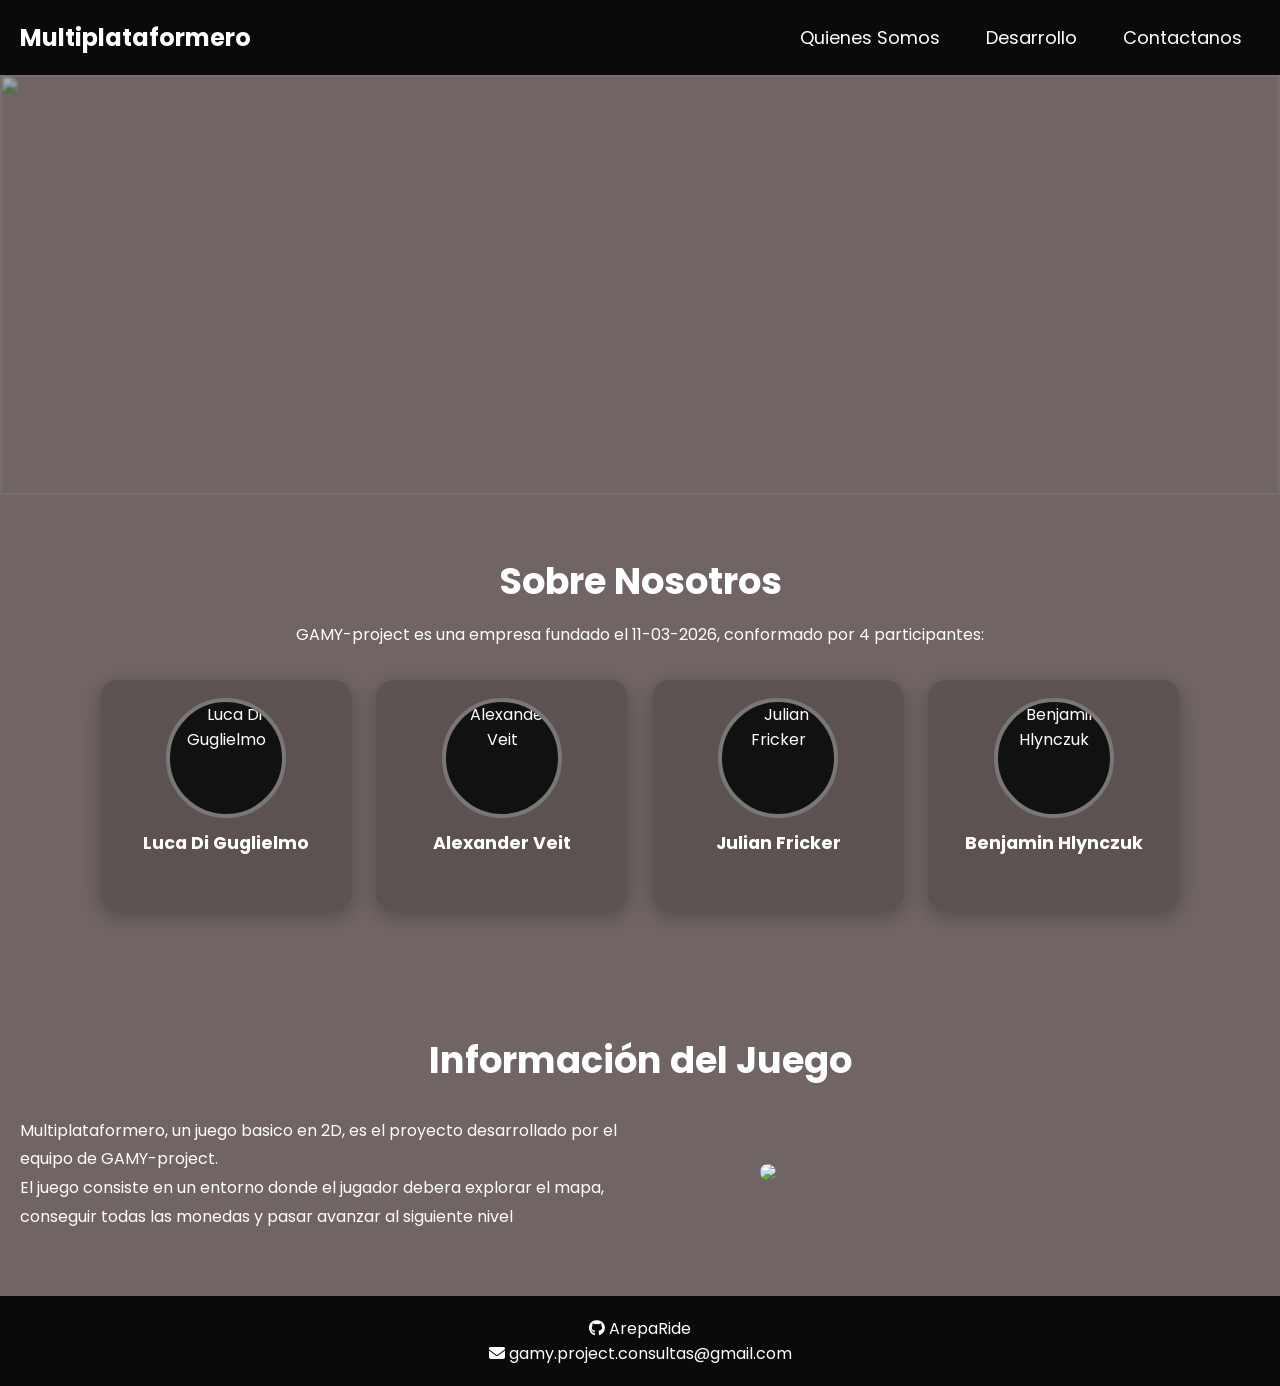
==== web/index.html @ b10ab7bf "cambio de nombre en carpetas" ====
<!DOCTYPE html>
<html lang="es"> 
<head>
    <meta charset="UTF-8">
    <meta name="viewport" content="width=device-width, initial-scale=1.0">
    <title> Gamy </title> 
    <link rel="stylesheet" href="styles.css">
    <link rel="stylesheet" href="https://cdnjs.cloudflare.com/ajax/libs/font-awesome/6.5.0/css/all.min.css">
</head>

<body> 
    <header> 
    <nav class="navbar">
    <a href="index.html" class="nav-logo">
    <h2 class="logo-text"> Multiplataformero </h2>    
    </a> 
    <ul class="nav-menu"> 
        <li class="nav-item"> 
            <a href="#historia" class="nav-link"> Quienes Somos </a>
        </li>
    <li class="nav-item"> 
            <a href="#productos" class="nav-link"> Desarrollo </a>
        </li>
    <li class="nav-item"> 
            <a href="#contactos" class="nav-link"> Contactanos </a>
        </li>
    </nav>
    </header>
    
    <main> 
    <div class="banner"> 
        <img src="IMGS/godot.jpg">
    </div>

    <section class="historia" id="historia">
    <div class="contenedor-hist">
        <div class="hist-info">
            <h2 class="subtitle_secondary">Sobre Nosotros</h2>
            <p class="text-hist"> GAMY-project es una empresa fundado el 11-03-2026, conformado por 4 participantes:</p>

            <div class="team-grid">
                <article class="member-card" tabindex="0">
                    <img src="IMGS/pfp_prueba2.png" alt="Luca Di Guglielmo" class="member-img">
                    <h3>Luca Di Guglielmo</h3>
                    <p>Lider · Backend developer & Game designer </p>
                    <p class="member-bio">Coordina el equipo y convierte las ideas del juego en sistemas funcionales.</p>
                </article>

                <article class="member-card" tabindex="0">
                    <img src="IMGS/pfp_prueba.jpeg" alt="Alexander Veit" class="member-img">
                    <h3>Alexander Veit</h3>
                    <p>Frontend web developer & designer</p>
                    <p class="member-bio">Da forma a la experiencia visual y a las interfaces que conectan con los jugadores.</p>
                </article>

                <article class="member-card" tabindex="0">
                    <img src="IMGS/pfp_prueba4.jpg" alt="Julian Fricker" class="member-img">
                    <h3>Julian Fricker</h3>
                    <p>Frontend & Backend web developer</p>
                    <p class="member-bio">Construye las herramientas web y ayuda a que cada parte del proyecto trabaje en conjunto.</p>
                </article>

                <article class="member-card" tabindex="0">
                    <img src="IMGS/pfp_prueba3.png" alt="Benjamin Hlynczuk" class="member-img">
                    <h3>Benjamin Hlynczuk</h3>
                    <p>Backend developer</p>
                    <p class="member-bio">Desarrolla la lógica interna que mantiene estable y fluida la experiencia de juego.</p>
                </article>
            </div>
        </div>
    </div>
</section>

    <section class="productos" id="productos">
                <h2 class="section-title">Información del Juego</h2>
        <div class="contenedor-prod">
                <div class="prod-info"> 
                  <p> Multiplataformero, un juego basico en 2D, es el proyecto desarrollado por el equipo de GAMY-project. <br> 
                El juego consiste en un entorno donde el jugador debera explorar el mapa, conseguir todas las monedas y pasar avanzar al siguiente nivel </p>
                </div>
        
                <div class="prod-imgs">
                 <img src="imgs/background-black.png"> <!--imagen de prueba, luego se va a colocar un video o ilustracion del juego -->
                </div>
        </div>
    </section>

    </main>
    <footer>
        <div class="contactos" id="contactos"> 
            <div class="github"> 
            <a href="https://github.com/specIux/GAMY-project/tree/main" target="_blank">
            <i class="fa-brands fa-github"></i> ArepaRide
            </a>
            </div>

            <div class="gmail">
                <a href="mailto:gamy.project.consultas@gmail.com" target="_blank">
                    <i class="fa-solid fa-envelope"></i> gamy.project.consultas@gmail.com
                </a>


            </div>
        </div>
    </footer>
        <script src="script/script.js"></script>
</body>
</html>
---- web/styles.css ----
@import url('https://fonts.googleapis.com/css2?family=Fredoka:wght@300..700&family=Miniver&family=Playwrite+NO:wght@100..400&family=Poppins:wght@400;500;600;700&display=swap');

* {
    margin: 0;
    padding: 0;
    box-sizing: border-box;
    font-family: "Poppins", sans-serif;
}

:root {
    --white-color: #fff;
    --dark-color: #0a0a0a;
    --primary-color: #706464;
    --secondary-color: #7a7876;
    --light-pink-color: #faf4f5;
    --medium-gray-color: #ccc;

    --font-size-s: 0.9rem;
    --font-size-n: 1rem;
    --font-size-m: 1.12rem;
    --font-size-l: 1.5rem;
    --font-size-xl: 2rem;
    --font-size-xxl: 2.3rem;

    --font-weigth-normal: 400;
    --font-weigth-medium: 500;
    --font-weigth-semibold: 600;
    --font-weigth-bold: 700;

    --border-radius-s: 8px;
    --border-radius-m: 30px;
    --border-radius-circle: 50%;

    --site-max-width: 1300px;
}

html, body {
    scroll-behavior: smooth;
}

body {
    background: var(--primary-color);
    min-height: 100vh;
    display: flex;
    flex-direction: column;
}

ul {
    list-style: none;
}

a {
    text-decoration: none;
}



img {
    width: 100%;
}

p {
    font-family: "Poppins", sans-serif;
    color: var(--white-color);
    padding-left: 20px;
}

h2 {
    color: var(--white-color);
    font-family: "Poppins", sans-serif;
}

button {
    cursor: pointer;
    border: none;
    background: none;
}

/* HEADER */
header {
    background: var(--dark-color);
    position: -webkit-sticky;
    position: sticky;
    top: 0;
    z-index: 100;
}

header .navbar {
    display: flex;
    padding: 20px;
    align-items: center;
    justify-content: space-between;
}

.navbar .nav-menu {
    display: flex;
    gap: 10px;
}

.navbar .nav-logo .logo-text {
    color: var(--white-color);
}

.navbar .nav-menu .nav-link {
    padding: 10px 18px;
    transition: 0.5s ease;
    font-size: var(--font-size-m);
    color: var(--white-color);
    border-radius: var(--border-radius-m);
}

.navbar .nav-menu .nav-link:hover {
    background: var(--secondary-color);
    color: var(--white-color);
}

/* MAIN */
main {
    background: var(--primary-color);
    flex: 1;
}

/* FOOTER */
footer {
    background: var(--dark-color);
}


/* BANNER */
.banner {
    width: 100%;
    height: 420px;
    overflow: hidden;
}

.banner img {
    width: 100%;
    height: 100%;
    object-fit: cover;
    filter: brightness(0.7) blur(1px);
}

/* SECCIONES */
.historia, .productos {
    padding-top: 20px;
}

.hist-info, .hist-imgs {
    padding-left: 140px;
}


.text-hist{
text-align: center;
}


/* PRODUCTOS */
.contenedor-prod {
    display: flex;
    align-items: flex-start;
    gap: 20px;
    padding: 20px;
}

.prod-info {
    flex: 1;
}

.prod-imgs {
    flex: 0 0 45%;
    padding-right: 100px;
}

.prod-imgs img {
    width: 100%;
    border-radius: 8px;
}


.historia, .productos {
    padding: 40px 0;
}

.contenedor-hist {
    display: flex;
    flex-direction: column;
    gap: 30px;
    padding: 20px;
    max-width: 1300px;
    margin: 0 auto;
}

.hist-info {
    width: 100%;
    padding: 0 20px;
}

.subtitle_secondary {
    margin-left: 0;
    margin-bottom: 15px;
    font-size: 2rem;
}

/* TEAM */
.team-grid {
    display: grid;
    grid-template-columns: repeat(auto-fit, minmax(220px, 1fr));
    gap: 20px;
    margin-top: 20px;
    padding: 0 20px;
}

.member-card {
    background: rgba(0, 0, 0, 0.18);
    border-radius: 18px;
    padding: 24px 16px;
    text-align: center;
    color: var(--white-color);
    box-shadow: 0 6px 18px rgba(0, 0, 0, 0.25);
    transition: transform 0.3s ease, box-shadow 0.3s ease, background-color 0.3s ease;
}

.member-card:hover,
.member-card:focus-visible {
    transform: translateY(-6px);
    box-shadow: 0 10px 24px rgba(0, 0, 0, 0.35);
    background: rgba(0, 0, 0, 0.28);
    outline: 2px solid var(--white-color);
    outline-offset: 4px;
}

.member-img {
    width: 120px;
    height: 120px;
    object-fit: cover;
    border-radius: 50%;
    border: 4px solid var(--secondary-color);
    margin-bottom: 12px;
    background: #111;
}

.member-card h3 {
    margin-bottom: 8px;
    font-size: 1.1rem;
    color: var(--white-color);
}

.member-card p {
    padding-left: 0;
    font-size: 0.92rem;
    color: #f1f1f1;
    line-height: 1.4;
}

.member-card p:not(.member-bio) {
    max-height: 0;
    margin: 0;
    overflow: hidden;
    opacity: 0;
    transform: translateY(6px);
    transition: max-height 0.3s ease, margin 0.3s ease, opacity 0.3s ease, transform 0.3s ease;
}

.member-bio {
    max-height: 0;
    margin: 0;
    overflow: hidden;
    opacity: 0;
    transform: translateY(6px);
    transition: max-height 0.3s ease, margin 0.3s ease, opacity 0.3s ease, transform 0.3s ease;
}

.member-card:hover .member-bio,
.member-card:focus-visible .member-bio {
    max-height: 5rem;
    margin-top: 12px;
    opacity: 1;
    transform: translateY(0);
}

.member-card:hover p:not(.member-bio),
.member-card:focus-visible p:not(.member-bio) {
    max-height: 5rem;
    margin-top: 8px;
    opacity: 1;
    transform: translateY(0);
}

@media (prefers-reduced-motion: reduce) {
    .member-card,
    .member-bio {
        transition: none;
    }
}

/* PRODUCTOS */
.contenedor-prod {
    display: flex;
    align-items: center;
    gap: 20px;
    padding: 20px;
    max-width: 1300px;
    margin: 0 auto;
}

.prod-info {
    flex: 1;
    padding: 0 20px;
}

.prod-imgs {
    flex: 0 0 40%;
    padding-right: 20px;
}

.prod-imgs img {
    width: 100%;
    border-radius: 12px;
}

/* FOOTER */
.contactos {
    text-align: center;
    color: var(--white-color);
    padding: 20px 0;
}

.contactos a {
    color: var(--white-color);
}


button {
    display: block;      
    width: fit-content;    
    margin: 10px auto;    
    padding: 10px 20px; 
}

button {
    background-color: #28a745;
    color: white;
    border: none;
    padding: 10px 20px;
    cursor: pointer;
    border-radius: 5px;
    margin-top: 10px;
    
    /* 1. La transición: hace que los cambios sean suaves y no de golpe */
    transition: all 0.2s ease; 
}

/* 2. Cuando el mouse pasa por arriba */
button:hover {
    background-color: #218838; /* Se pone un poco más oscuro */
    transform: scale(1.05);    /* Se agranda un poquito (efecto visual) */
}

/* 3. Cuando hacés el clic (efecto de hundido) */
button:active {
    transform: scale(0.95);    /* Se achica un poco, como si lo estuvieras pisando */
    background-color: #1e7e34;

}

.team-grid {
    display: grid;
    grid-template-columns: repeat(auto-fit, minmax(180px, 1fr));
    gap: 20px;
    margin-top: 20px;
    padding: 0 20px 20px 20px;
}

.member-card {
    background: rgba(0, 0, 0, 0.18);
    border-radius: 18px;
    padding: 20px 15px;
    text-align: center;
    color: var(--white-color);
    box-shadow: 0 6px 18px rgba(0, 0, 0, 0.25);
    transition: transform 0.3s ease, box-shadow 0.3s ease;
}

.member-card:hover {
    transform: translateY(-6px);
    box-shadow: 0 10px 24px rgba(0, 0, 0, 0.35);
}

.member-img {
    width: 120px;
    height: 120px;
    object-fit: cover;
    border-radius: 50%;
    border: 4px solid var(--secondary-color);
    margin-bottom: 12px;
}

.member-card h3 {
    margin-bottom: 8px;
    font-size: 1.1rem;
    color: var(--white-color);
}

.member-card p {
    padding-left: 0;
    font-size: 0.92rem;
    color: #f1f1f1;
}

/* ORGANIZACION DE SECCIONES */
.historia,
.productos {
    padding: 64px 20px;
}

.contenedor-hist,
.contenedor-prod {
    width: min(100%, var(--site-max-width));
    padding: 0;
}

.section-title,
.subtitle_secondary {
    margin: 0 auto 18px;
    text-align: center;
    font-size: clamp(1.7rem, 3vw, 2.3rem);
    line-height: 1.2;
}

.text-hist {
    max-width: 700px;
    margin: 0 auto;
    padding: 0;
    text-align: center;
    line-height: 1.7;
}

.team-grid {
    width: min(100%, 1080px);
    margin: 32px auto 0;
    padding: 0;
    gap: 24px;
}

.member-card {
    min-height: 230px;
    padding: 18px 16px;
    display: flex;
    flex-direction: column;
    align-items: center;
    justify-content: flex-start;
}

.member-card p:not(.member-bio) {
    min-height: 0;
}

.contenedor-prod {
    align-items: center;
    gap: clamp(28px, 6vw, 72px);
    margin: 34px auto 0;
}

.prod-info,
.prod-imgs {
    padding: 0;
}

.prod-info p {
    max-width: 600px;
    padding: 0;
    line-height: 1.8;
}

.prod-imgs {
    flex-basis: min(42%, 500px);
}

@media (max-width: 700px) {
    header .navbar {
        padding: 14px 16px;
    }

    .navbar .nav-logo .logo-text {
        font-size: 1.35rem;
    }

    .navbar .nav-menu {
        justify-content: center;
        flex-wrap: wrap;
        gap: 2px;
    }

    .navbar .nav-menu .nav-link {
        padding: 8px 9px;
        font-size: 0.82rem;
    }

    .banner {
        height: clamp(240px, 58vw, 360px);
    }

    .historia,
    .productos {
        padding: 48px 16px;
    }

    .contenedor-prod {
        flex-direction: column;
        align-items: stretch;
    }

    .prod-info p {
        max-width: none;
    }

    .prod-imgs {
        flex-basis: auto;
    }

    .team-grid {
        grid-template-columns: minmax(0, 1fr);
    }

    .member-card {
        min-height: 0;
    }

    .contactos {
        padding: 20px 16px;
    }

    .contactos a {
        display: inline-block;
        max-width: 100%;
        overflow-wrap: anywhere;
    }
}
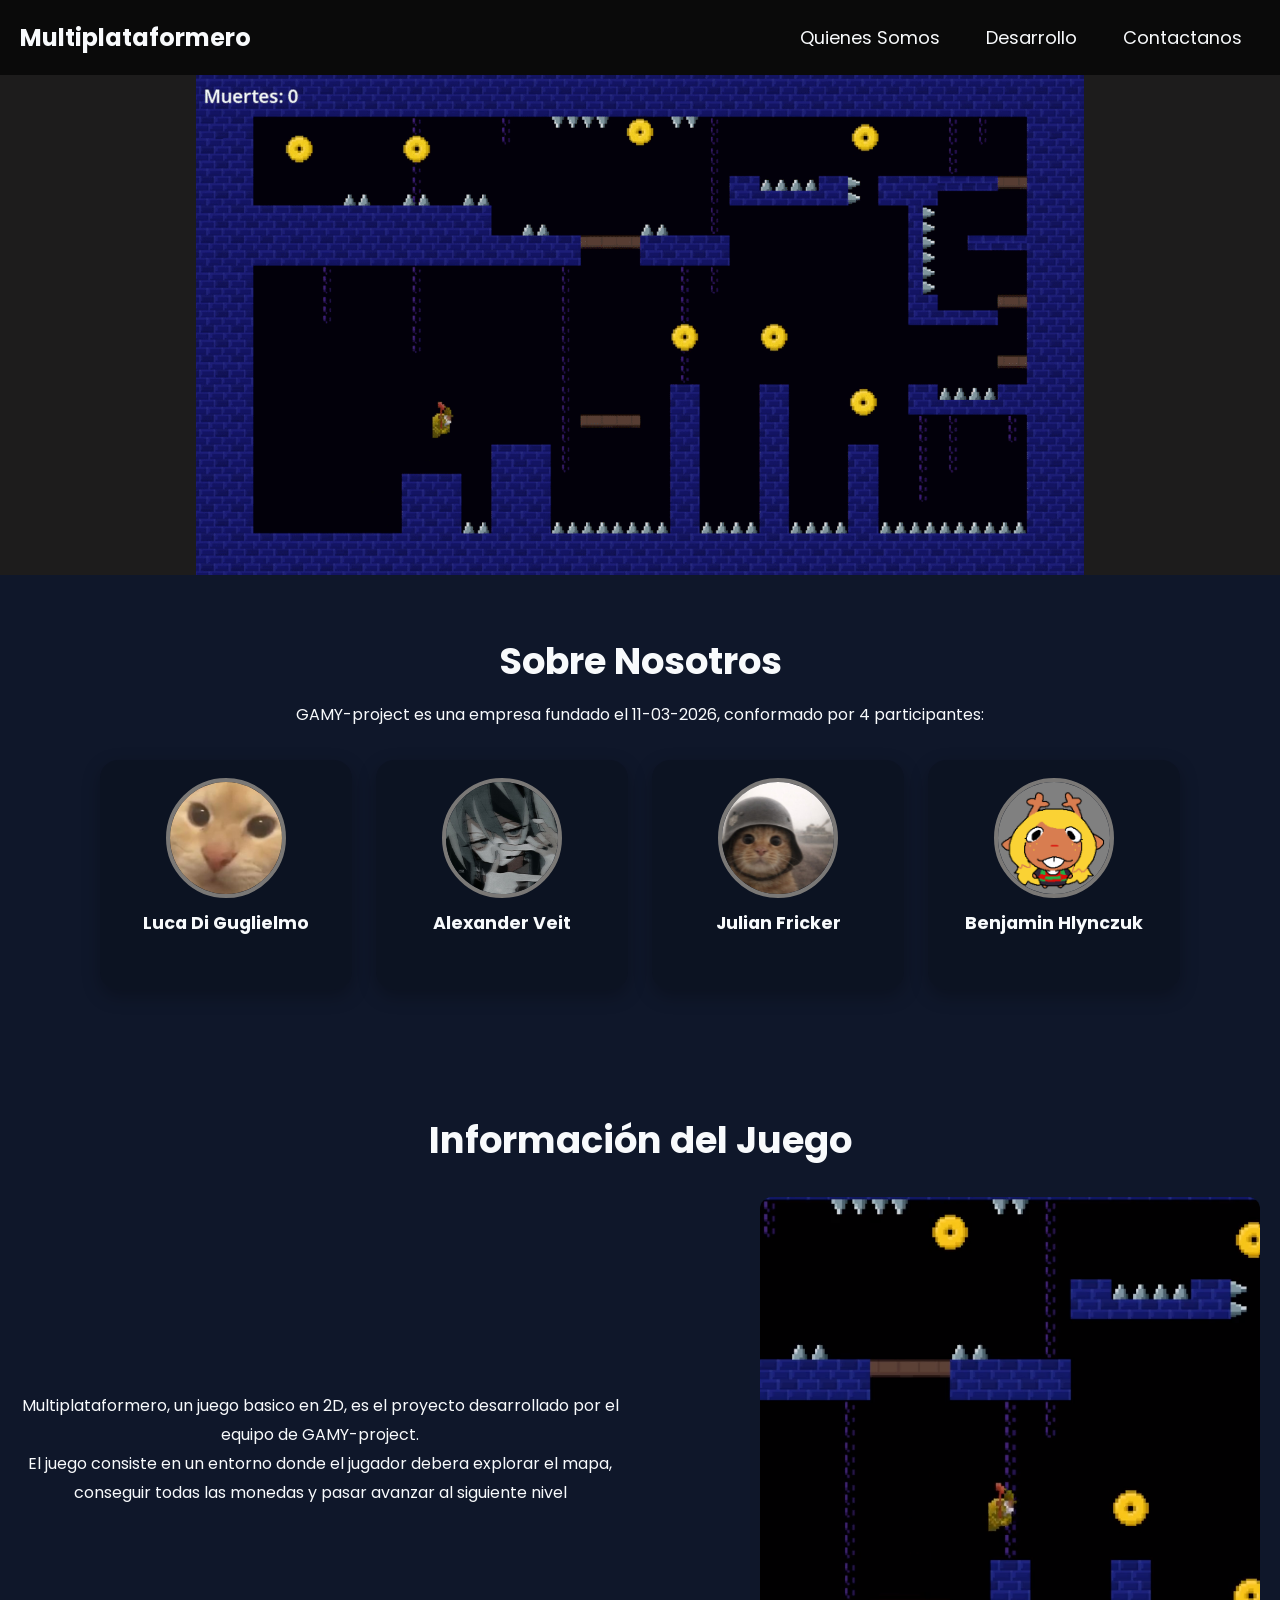
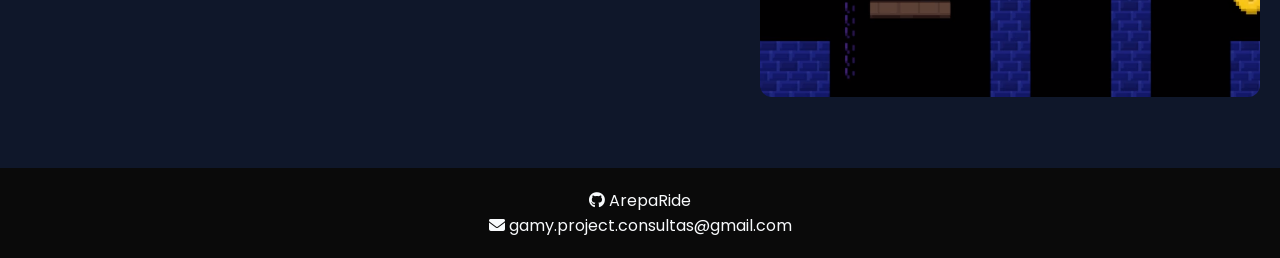
==== commit a57d186f: "cambios en la web" ====
--- a/web/index.html
+++ b/web/index.html
@@ -29,7 +29,7 @@
     
     <main> 
     <div class="banner"> 
-        <img src="IMGS/godot.jpg">
+        <img src="videos/Multiplataformero-Gameplay-ezgif.com-video-to-gif-converter.gif" alt="Banner del juego" class="banner-img">
     </div>
 
     <section class="historia" id="historia">
@@ -40,28 +40,28 @@
 
             <div class="team-grid">
                 <article class="member-card" tabindex="0">
-                    <img src="IMGS/pfp_prueba2.png" alt="Luca Di Guglielmo" class="member-img">
+                    <img src="imagenes/pfp_prueba2.png" alt="Luca Di Guglielmo" class="member-img">
                     <h3>Luca Di Guglielmo</h3>
                     <p>Lider · Backend developer & Game designer </p>
                     <p class="member-bio">Coordina el equipo y convierte las ideas del juego en sistemas funcionales.</p>
                 </article>
 
                 <article class="member-card" tabindex="0">
-                    <img src="IMGS/pfp_prueba.jpeg" alt="Alexander Veit" class="member-img">
+                    <img src="imagenes/pfp_prueba.jpeg" alt="Alexander Veit" class="member-img">
                     <h3>Alexander Veit</h3>
                     <p>Frontend web developer & designer</p>
                     <p class="member-bio">Da forma a la experiencia visual y a las interfaces que conectan con los jugadores.</p>
                 </article>
 
                 <article class="member-card" tabindex="0">
-                    <img src="IMGS/pfp_prueba4.jpg" alt="Julian Fricker" class="member-img">
+                    <img src="imagenes/pfp_prueba4.jpg" alt="Julian Fricker" class="member-img">
                     <h3>Julian Fricker</h3>
                     <p>Frontend & Backend web developer</p>
                     <p class="member-bio">Construye las herramientas web y ayuda a que cada parte del proyecto trabaje en conjunto.</p>
                 </article>
 
                 <article class="member-card" tabindex="0">
-                    <img src="IMGS/pfp_prueba3.png" alt="Benjamin Hlynczuk" class="member-img">
+                    <img src="imagenes/pfp_prueba3.png" alt="Benjamin Hlynczuk" class="member-img">
                     <h3>Benjamin Hlynczuk</h3>
                     <p>Backend developer</p>
                     <p class="member-bio">Desarrolla la lógica interna que mantiene estable y fluida la experiencia de juego.</p>
@@ -80,7 +80,7 @@
                 </div>
         
                 <div class="prod-imgs">
-                 <img src="imgs/background-black.png"> <!--imagen de prueba, luego se va a colocar un video o ilustracion del juego -->
+                 <img src="imagenes/screen-juego.png" alt="Imagen del juego"> <!--imagen de prueba, luego se va a colocar un video o ilustracion del juego -->
                 </div>
         </div>
     </section>
--- a/web/styles.css
+++ b/web/styles.css
@@ -8,9 +8,9 @@
 }
 
 :root {
-    --white-color: #fff;
+    --white-color: #f8fafc;
     --dark-color: #0a0a0a;
-    --primary-color: #706464;
+    --primary-color: #0f172a;
     --secondary-color: #7a7876;
     --light-pink-color: #faf4f5;
     --medium-gray-color: #ccc;
@@ -126,19 +126,26 @@
 }
 
 
-/* BANNER */
+/* Contenedor del banner */
 .banner {
     width: 100%;
-    height: 420px;
+    display: flex;
+    justify-content: center;
+    align-items: center;
+    background-color: #1d1c1c; 
     overflow: hidden;
 }
 
-.banner img {
+/* Imagen GIF dentro del banner */
+.banner-img {
     width: 100%;
-    height: 100%;
-    object-fit: cover;
-    filter: brightness(0.7) blur(1px);
-}
+    height: auto;          
+    max-height: 500px;     
+    object-fit: contain;   
+    display: block;
+}
+
+
 
 /* SECCIONES */
 .historia, .productos {
@@ -307,6 +314,7 @@
 .prod-info {
     flex: 1;
     padding: 0 20px;
+    text-align: center;
 }
 
 .prod-imgs {
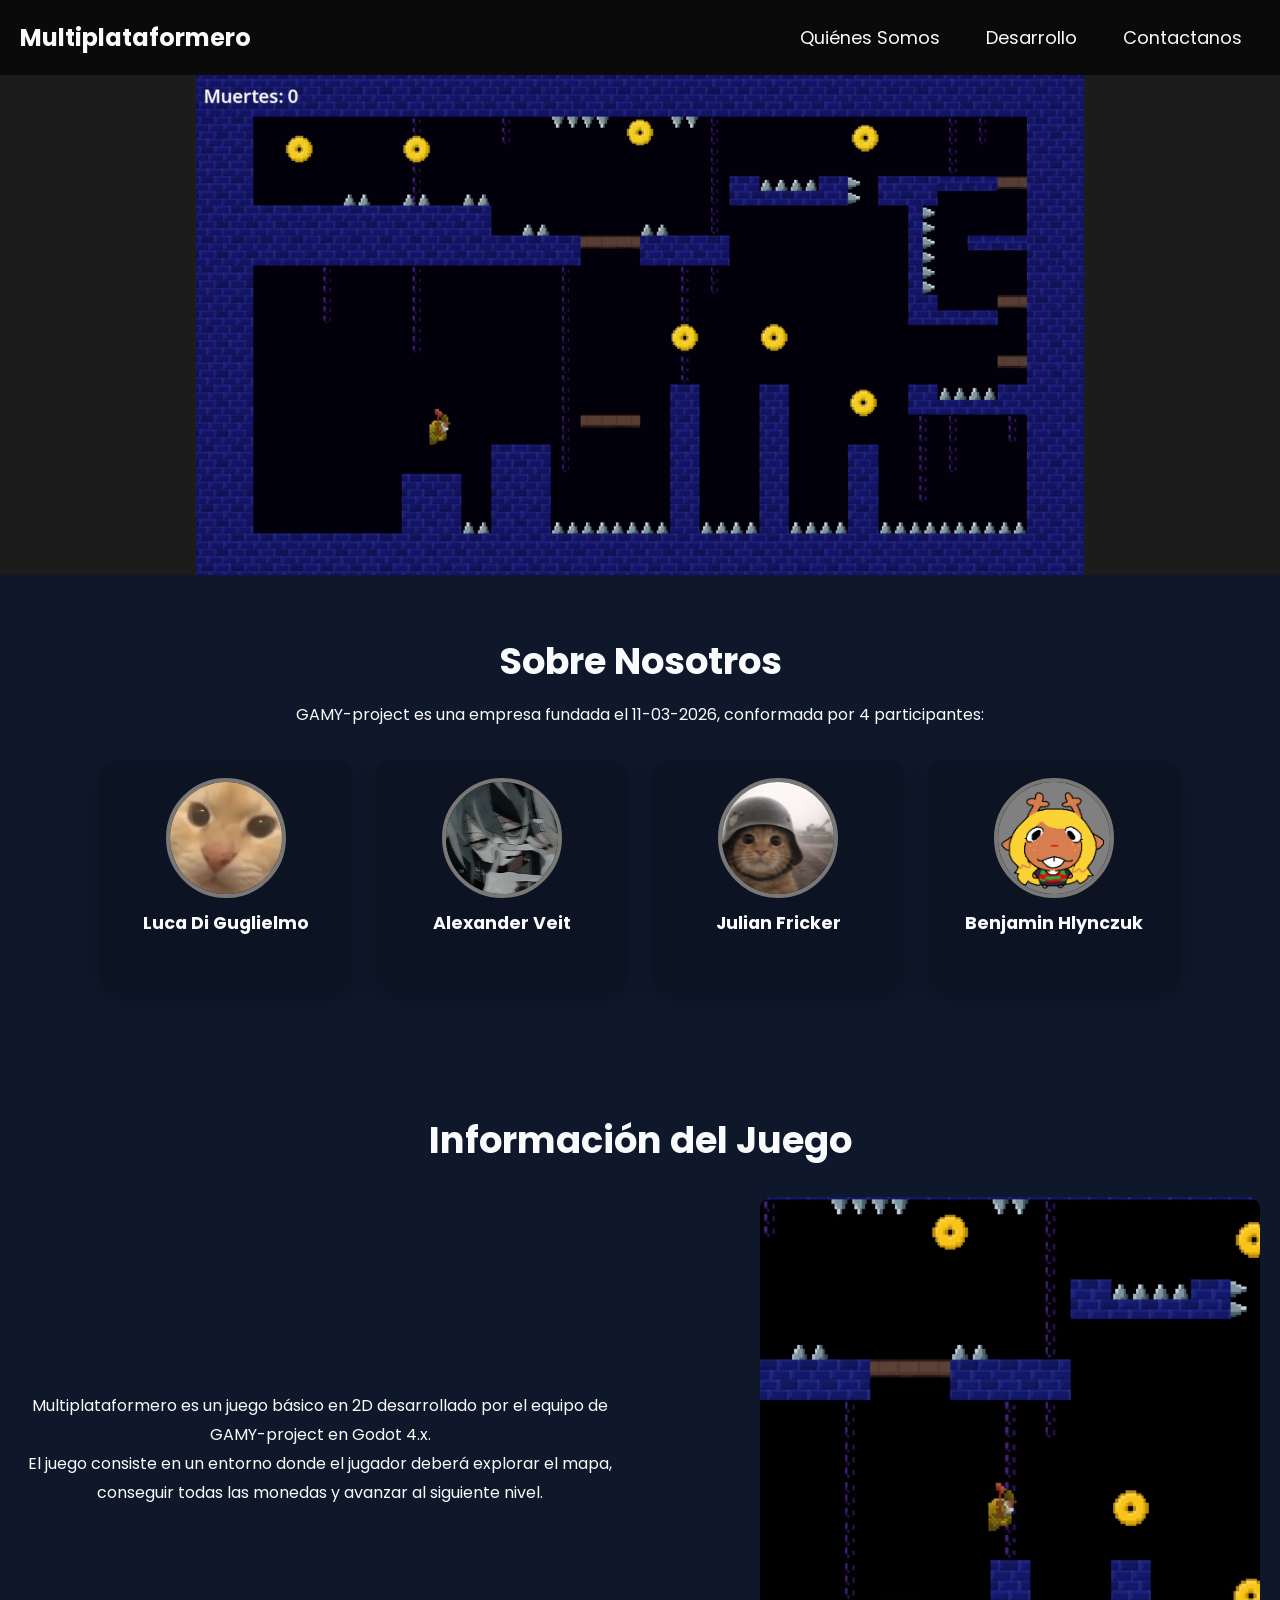
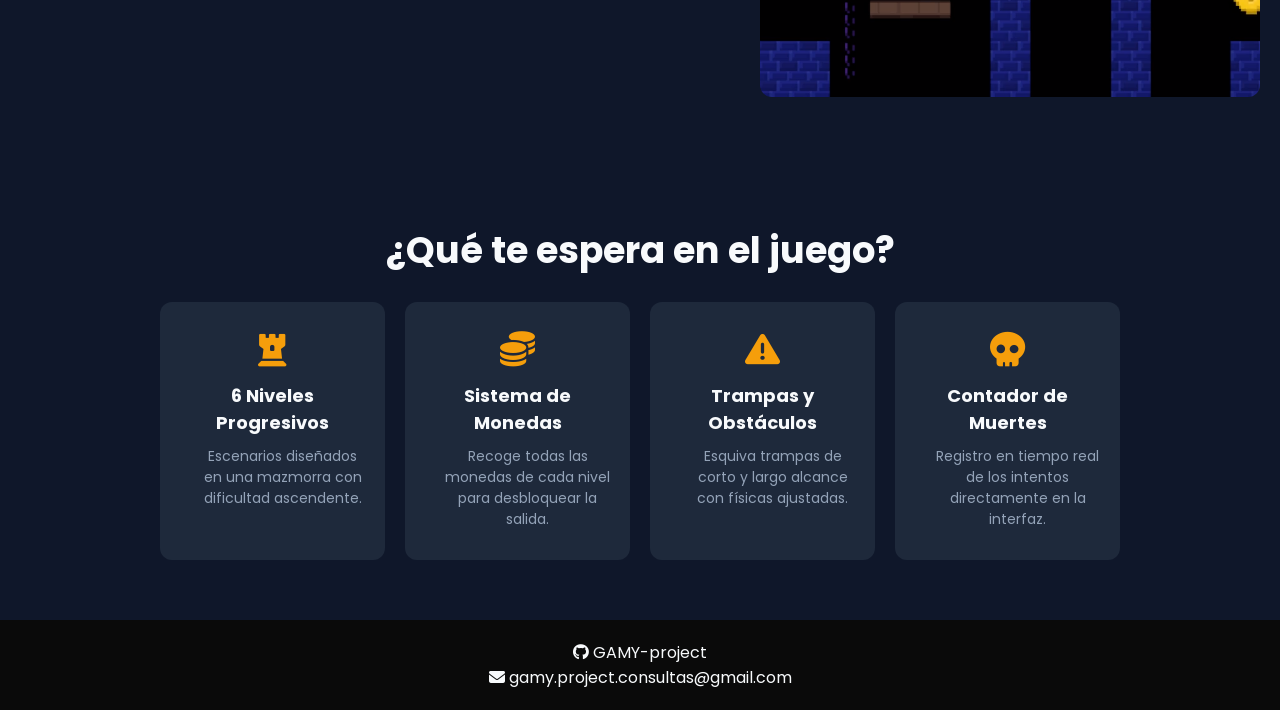
==== commit 4f3f88d1: "cambios en la web" ====
--- a/web/index.html
+++ b/web/index.html
@@ -3,106 +3,132 @@
 <head>
     <meta charset="UTF-8">
     <meta name="viewport" content="width=device-width, initial-scale=1.0">
-    <title> Gamy </title> 
+    <title>Gamy - Multiplataformero</title> 
     <link rel="stylesheet" href="styles.css">
     <link rel="stylesheet" href="https://cdnjs.cloudflare.com/ajax/libs/font-awesome/6.5.0/css/all.min.css">
 </head>
 
 <body> 
     <header> 
-    <nav class="navbar">
-    <a href="index.html" class="nav-logo">
-    <h2 class="logo-text"> Multiplataformero </h2>    
-    </a> 
-    <ul class="nav-menu"> 
-        <li class="nav-item"> 
-            <a href="#historia" class="nav-link"> Quienes Somos </a>
-        </li>
-    <li class="nav-item"> 
-            <a href="#productos" class="nav-link"> Desarrollo </a>
-        </li>
-    <li class="nav-item"> 
-            <a href="#contactos" class="nav-link"> Contactanos </a>
-        </li>
-    </nav>
+        <nav class="navbar">
+            <a href="index.html" class="nav-logo">
+                <h2 class="logo-text">Multiplataformero</h2>    
+            </a> 
+            <ul class="nav-menu"> 
+                <li class="nav-item"> 
+                    <a href="#historia" class="nav-link">Quiénes Somos</a>
+                </li>
+                <li class="nav-item"> 
+                    <a href="#productos" class="nav-link">Desarrollo</a>
+                </li>
+                <li class="nav-item"> 
+                    <a href="#contactos" class="nav-link">Contactanos</a>
+                </li>
+            </ul>
+        </nav>
     </header>
     
     <main> 
-    <div class="banner"> 
-        <img src="videos/Multiplataformero-Gameplay-ezgif.com-video-to-gif-converter.gif" alt="Banner del juego" class="banner-img">
-    </div>
+        <div class="banner"> 
+            <img src="videos/Multiplataformero-Gameplay-ezgif.com-video-to-gif-converter.gif" alt="Banner del juego" class="banner-img">
+        </div>
 
-    <section class="historia" id="historia">
-    <div class="contenedor-hist">
-        <div class="hist-info">
-            <h2 class="subtitle_secondary">Sobre Nosotros</h2>
-            <p class="text-hist"> GAMY-project es una empresa fundado el 11-03-2026, conformado por 4 participantes:</p>
+        <section class="historia" id="historia">
+            <div class="contenedor-hist">
+                <div class="hist-info">
+                    <h2 class="subtitle_secondary">Sobre Nosotros</h2>
+                    <p class="text-hist">GAMY-project es una empresa fundada el 11-03-2026, conformada por 4 participantes:</p>
 
-            <div class="team-grid">
-                <article class="member-card" tabindex="0">
-                    <img src="imagenes/pfp_prueba2.png" alt="Luca Di Guglielmo" class="member-img">
-                    <h3>Luca Di Guglielmo</h3>
-                    <p>Lider · Backend developer & Game designer </p>
-                    <p class="member-bio">Coordina el equipo y convierte las ideas del juego en sistemas funcionales.</p>
-                </article>
+                    <div class="team-grid">
+                        <article class="member-card" tabindex="0">
+                            <img src="imagenes/pfp_prueba2.png" alt="Luca Di Guglielmo" class="member-img">
+                            <h3>Luca Di Guglielmo</h3>
+                            <p>Líder · Backend developer & Game designer</p>
+                            <p class="member-bio">Coordina el equipo y convierte las ideas del juego en sistemas funcionales.</p>
+                        </article>
 
-                <article class="member-card" tabindex="0">
-                    <img src="imagenes/pfp_prueba.jpeg" alt="Alexander Veit" class="member-img">
-                    <h3>Alexander Veit</h3>
-                    <p>Frontend web developer & designer</p>
-                    <p class="member-bio">Da forma a la experiencia visual y a las interfaces que conectan con los jugadores.</p>
-                </article>
+                        <article class="member-card" tabindex="0">
+                            <img src="imagenes/pfp_prueba.jpeg" alt="Alexander Veit" class="member-img">
+                            <h3>Alexander Veit</h3>
+                            <p>Frontend web developer & designer</p>
+                            <p class="member-bio">Da forma a la experiencia visual y a las interfaces que conectan con los jugadores.</p>
+                        </article>
 
-                <article class="member-card" tabindex="0">
-                    <img src="imagenes/pfp_prueba4.jpg" alt="Julian Fricker" class="member-img">
-                    <h3>Julian Fricker</h3>
-                    <p>Frontend & Backend web developer</p>
-                    <p class="member-bio">Construye las herramientas web y ayuda a que cada parte del proyecto trabaje en conjunto.</p>
-                </article>
+                        <article class="member-card" tabindex="0">
+                            <img src="imagenes/pfp_prueba4.jpg" alt="Julian Fricker" class="member-img">
+                            <h3>Julian Fricker</h3>
+                            <p>Frontend & Backend web developer</p>
+                            <p class="member-bio">Construye las herramientas web y ayuda a que cada parte del proyecto trabaje en conjunto.</p>
+                        </article>
 
-                <article class="member-card" tabindex="0">
-                    <img src="imagenes/pfp_prueba3.png" alt="Benjamin Hlynczuk" class="member-img">
-                    <h3>Benjamin Hlynczuk</h3>
-                    <p>Backend developer</p>
-                    <p class="member-bio">Desarrolla la lógica interna que mantiene estable y fluida la experiencia de juego.</p>
-                </article>
+                        <article class="member-card" tabindex="0">
+                            <img src="imagenes/pfp_prueba3.png" alt="Benjamin Hlynczuk" class="member-img">
+                            <h3>Benjamin Hlynczuk</h3>
+                            <p>Backend developer</p>
+                            <p class="member-bio">Desarrolla la lógica interna que mantiene estable y fluida la experiencia de juego.</p>
+                        </article>
+                    </div>
+                </div>
             </div>
-        </div>
-    </div>
-</section>
+        </section>
 
-    <section class="productos" id="productos">
-                <h2 class="section-title">Información del Juego</h2>
-        <div class="contenedor-prod">
+        <section class="productos" id="productos">
+            <h2 class="section-title">Información del Juego</h2>
+            <div class="contenedor-prod">
                 <div class="prod-info"> 
-                  <p> Multiplataformero, un juego basico en 2D, es el proyecto desarrollado por el equipo de GAMY-project. <br> 
-                El juego consiste en un entorno donde el jugador debera explorar el mapa, conseguir todas las monedas y pasar avanzar al siguiente nivel </p>
+                    <p>Multiplataformero es un juego básico en 2D desarrollado por el equipo de GAMY-project en Godot 4.x. <br>
+                    El juego consiste en un entorno donde el jugador deberá explorar el mapa, conseguir todas las monedas y avanzar al siguiente nivel.</p>
                 </div>
         
                 <div class="prod-imgs">
-                 <img src="imagenes/screen-juego.png" alt="Imagen del juego"> <!--imagen de prueba, luego se va a colocar un video o ilustracion del juego -->
+                    <img src="imagenes/screen-juego.png" alt="Imagen del juego">
                 </div>
-        </div>
-    </section>
+            </div>
+        </section>
+    
+        <section class="features-section">
+            <h2 class="section-title">¿Qué te espera en el juego?</h2>
+            <div class="features-grid">
+                <div class="feature-card">
+                    <i class="fa-solid fa-chess-rook"></i>
+                    <h3>6 Niveles Progresivos</h3>
+                    <p>Escenarios diseñados en una mazmorra con dificultad ascendente.</p>
+                </div>
+                <div class="feature-card">
+                    <i class="fa-solid fa-coins"></i>
+                    <h3>Sistema de Monedas</h3>
+                    <p>Recoge todas las monedas de cada nivel para desbloquear la salida.</p>
+                </div>
+                <div class="feature-card">
+                    <i class="fa-solid fa-triangle-exclamation"></i>
+                    <h3>Trampas y Obstáculos</h3>
+                    <p>Esquiva trampas de corto y largo alcance con físicas ajustadas.</p>
+                </div>
+                <div class="feature-card">
+                    <i class="fa-solid fa-skull"></i>
+                    <h3>Contador de Muertes</h3>
+                    <p>Registro en tiempo real de los intentos directamente en la interfaz.</p>
+                </div>
+            </div>
+        </section>
+    </main>
 
-    </main>
     <footer>
         <div class="contactos" id="contactos"> 
             <div class="github"> 
-            <a href="https://github.com/specIux/GAMY-project/tree/main" target="_blank">
-            <i class="fa-brands fa-github"></i> ArepaRide
-            </a>
+                <a href="https://github.com/specIux/GAMY-project/tree/main" target="_blank">
+                    <i class="fa-brands fa-github"></i> GAMY-project
+                </a>
             </div>
 
             <div class="gmail">
                 <a href="mailto:gamy.project.consultas@gmail.com" target="_blank">
                     <i class="fa-solid fa-envelope"></i> gamy.project.consultas@gmail.com
                 </a>
-
-
             </div>
         </div>
     </footer>
-        <script src="script/script.js"></script>
+    
+    <script src="script/script.js"></script>
 </body>
 </html>
--- a/web/styles.css
+++ b/web/styles.css
@@ -544,4 +544,51 @@
         max-width: 100%;
         overflow-wrap: anywhere;
     }
-}+}
+
+
+/* Sección de Características */
+.features-section {
+    padding: 60px 20px;
+    text-align: center;
+}
+
+.features-grid {
+    display: grid;
+    grid-template-columns: repeat(auto-fit, minmax(220px, 1fr));
+    gap: 20px;
+    max-width: 1000px;
+    margin: 30px auto 0 auto;
+    padding: 0 20px;
+}
+
+.feature-card {
+    background-color: #1e293b;
+    padding: 30px 20px;
+    border-radius: 12px;
+    color: #f8fafc;
+    transition: transform 0.3s ease;
+}
+
+.feature-card:hover {
+    transform: translateY(-5px);
+}
+
+.feature-card i {
+    font-size: 35px;
+    color: #f59e0b; /* Color dorado tipo moneda */
+    margin-bottom: 15px;
+}
+
+.feature-card h3 {
+    font-size: 18px;
+    margin-bottom: 10px;
+}
+
+.feature-card p {
+    font-size: 14px;
+    color: #94a3b8;
+}
+
+
+
